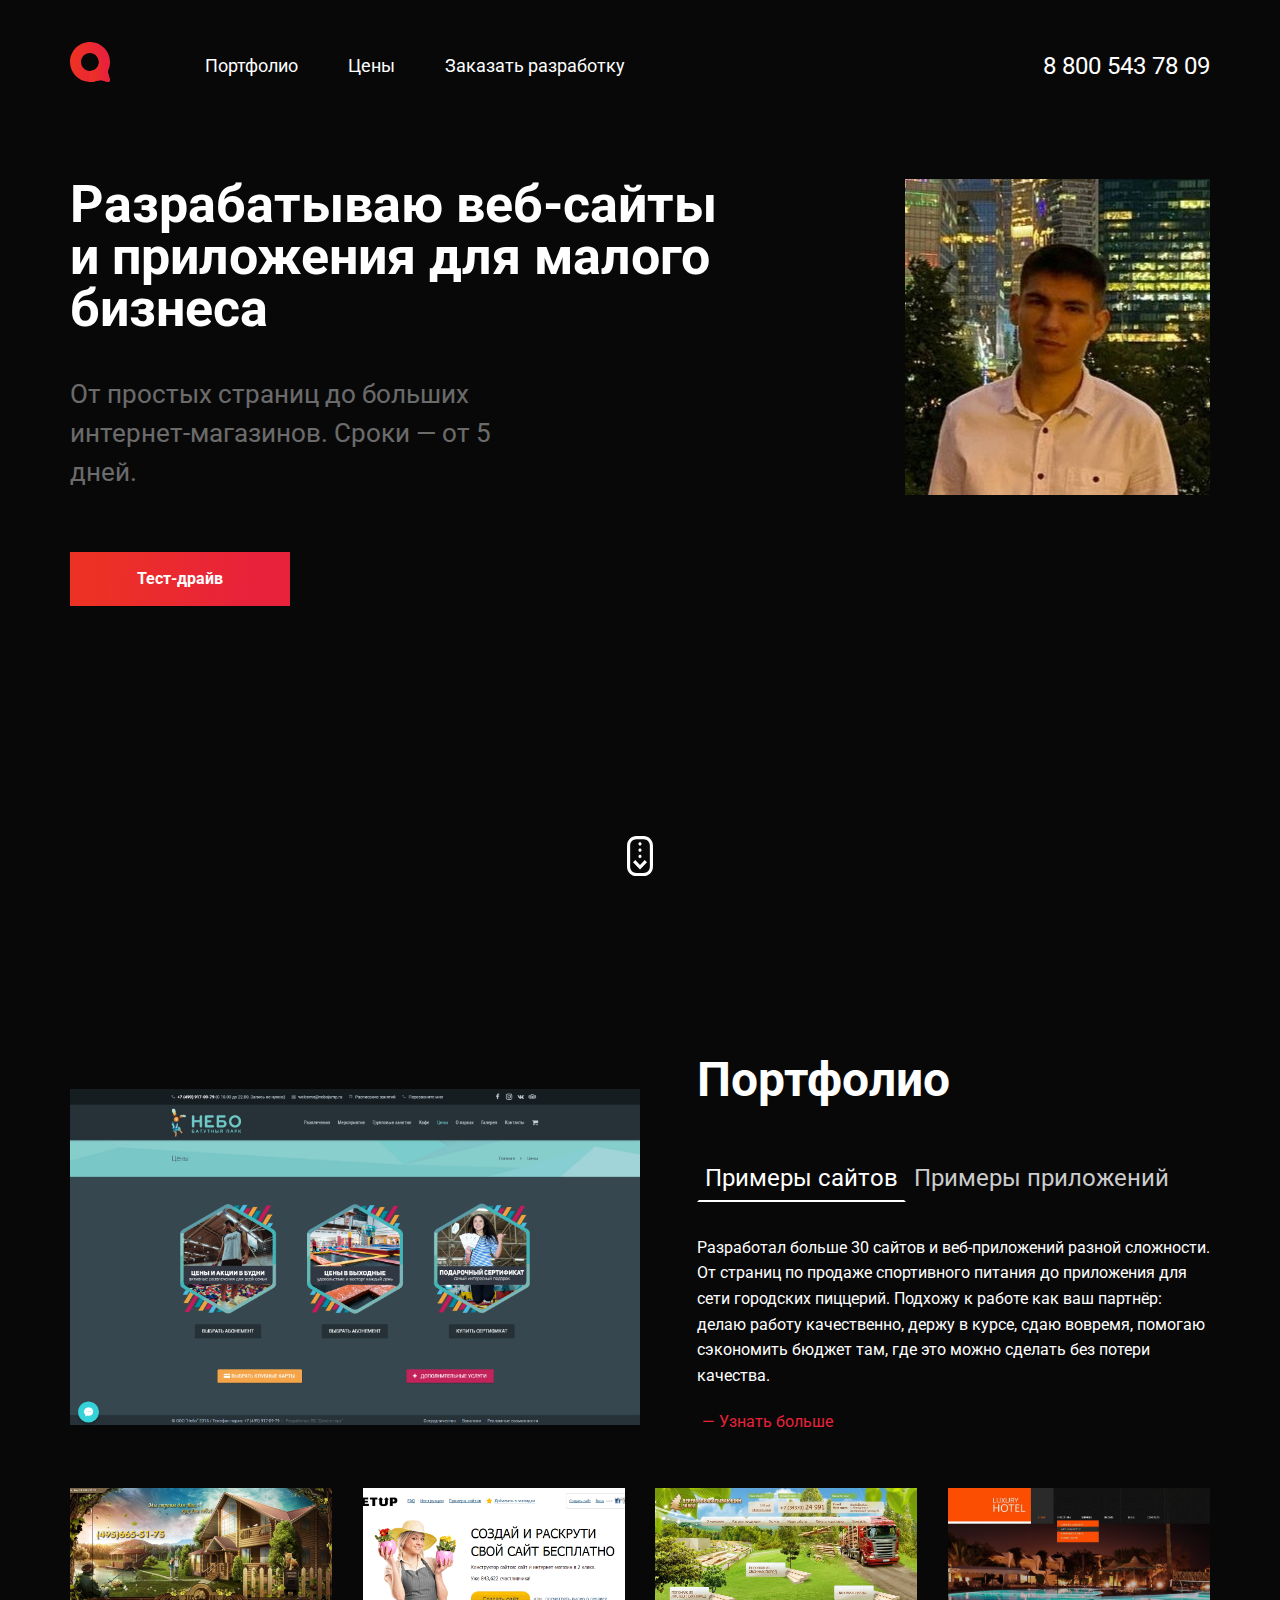
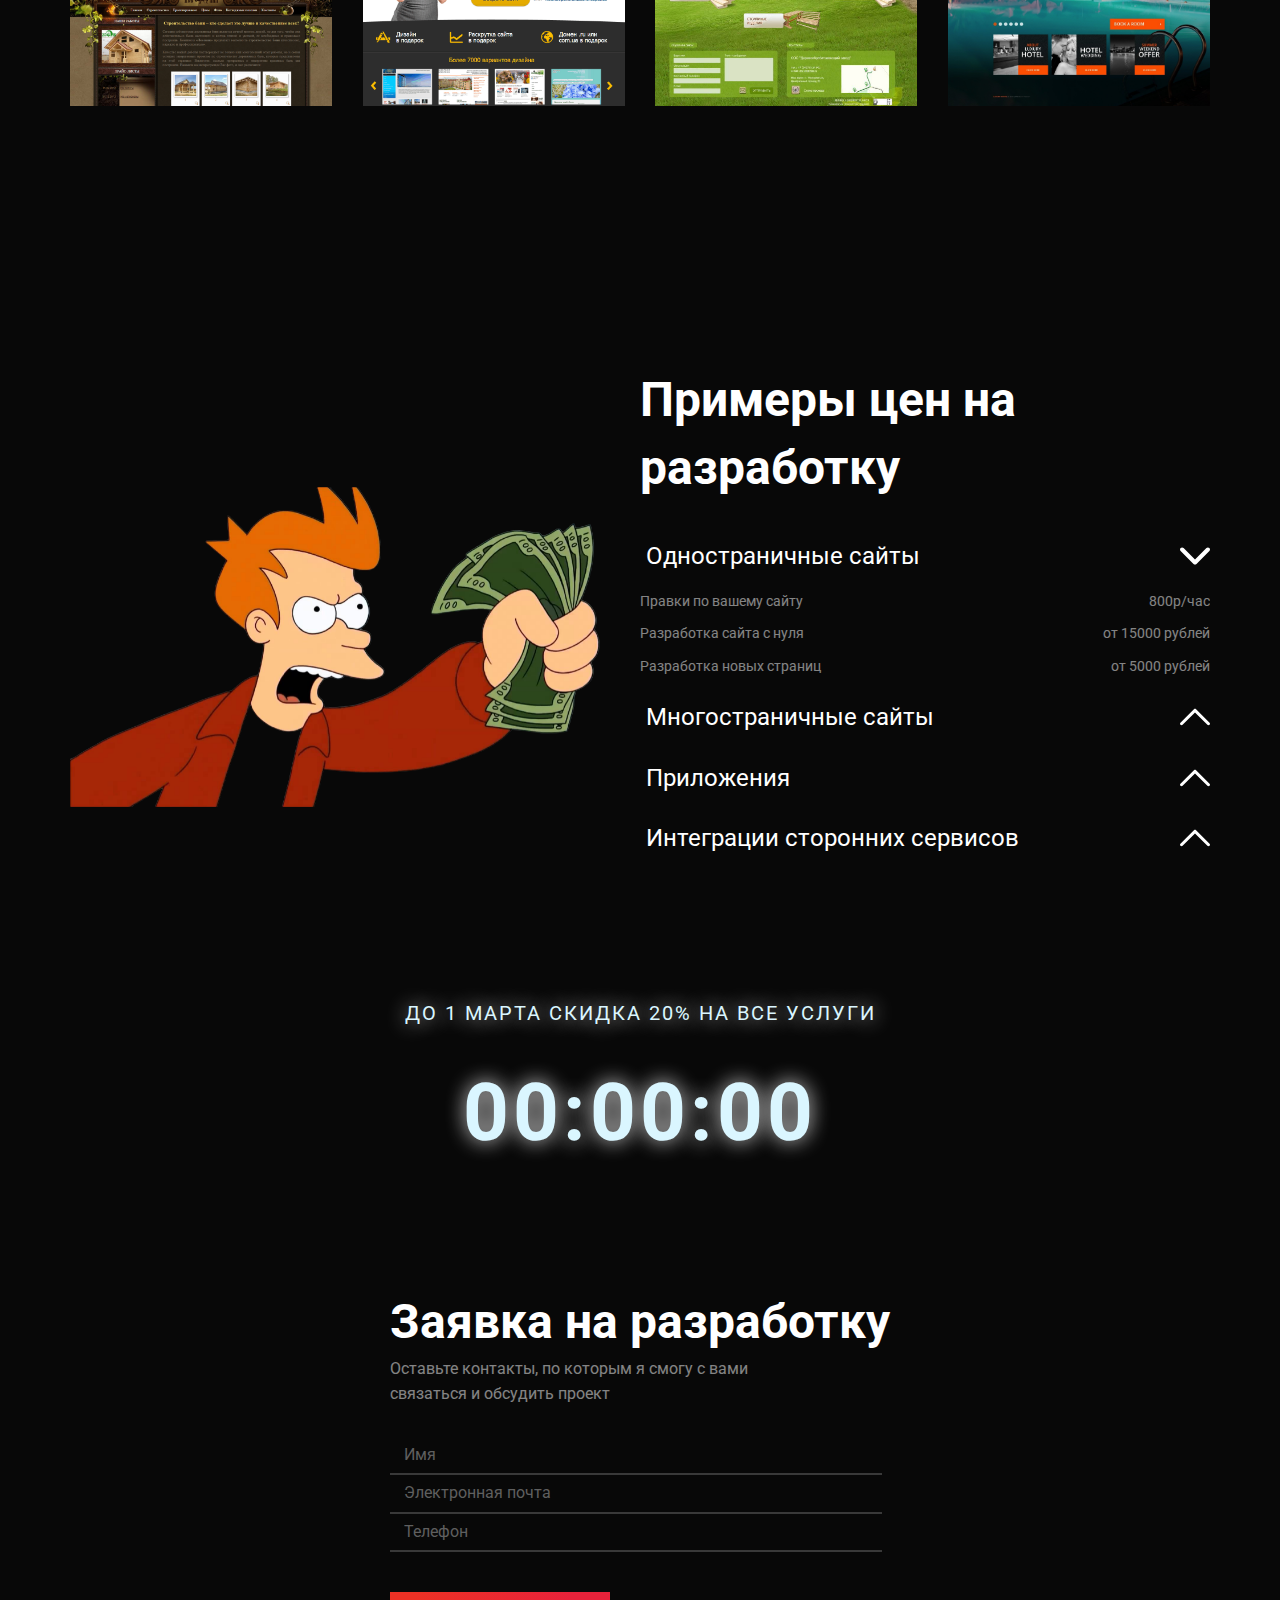
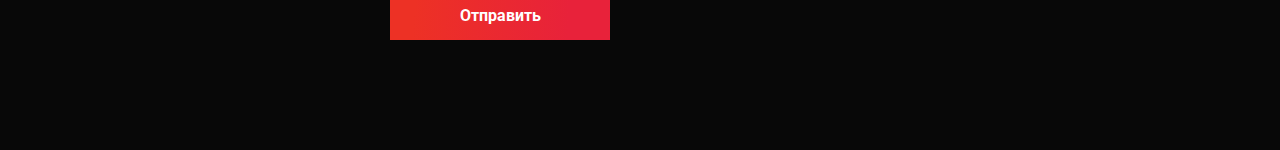
==== index.html @ 7a750b8f "Add files via upload" ====
<!DOCTYPE html>
<html lang="ru">

<head>
	<meta charset="UTF-8">
	<meta http-equiv="X-UA-Compatible" content="IE=edge">
	<meta name="viewport" content="width=device-width, initial-scale=1.0">
	<title>School project</title>
	<link rel="preconnect" href="https://fonts.gstatic.com">
	<link href="https://fonts.googleapis.com/css2?family=Roboto:wght@400;700&display=swap" rel="stylesheet">
	<link rel="stylesheet" href="./css/style.min.css">
	<script src="./js/tabs.js" defer></script>
	<script src="./js/modal.js" defer></script>
	<script src="./js/menu.js" defer></script>
	<script src="./js/acordeon.js" defer></script>
</head>

<body>
	<!-- header (start) -->
	<header class="header">
		<div class="container">
			<div class="header-wrapper">
				<div class="header-main">
					<a href="#main" class="logo header__logo">
						<img src="img/logo.svg" alt="Logo: A 200" class="logo__img">
					</a>
					<!-- /.logo -->
					<nav class="menu">
						<ul class="menu-list">
							<li class="menu-list__item">
								<a href="#design" class="menu-list__link">
									Портфолио</a>
							</li>
							<li class="menu-list__item">
								<a href="#feature" class="menu-list__link">
									Цены</a>
							</li>
							<li class="menu-list__item">
								<a href="#contacts" class="menu-list__link">
									Заказать разработку</a>
							</li>
						</ul>
					</nav>
					<!-- /.menu -->
				</div>
				<!-- /.header-main -->
				<a href="tel:88005437809" class="phone">
					8 800 543 78 09
				</a>
				<button class="humburger-menu" aria-label="Бургер меню">
				</button>
			</div>
			<!-- /.header-wrapper -->
		</div>
	</header>
	<!-- header (end) -->

	<!-- main (start) -->
	<section class="main" id="main">
		<div class="container">
			<div class="main-wrapper">
				<div class="offer">
					<div class="offer__text">
						<div>
							<h1 class="main__title">Разрабатываю веб-сайты и&nbsp;приложения для&nbsp;малого бизнеса
							</h1>
							<p class="main__descr">От простых страниц до больших интернет-магазинов. Сроки — от 5 дней.
							</p>

							<a href="#contacts" type="button" class="button main__button">
								Тест-драйв
							</a>
						</div>
						<img class="offer__photo" src="./img/photo.png" alt="Фото">
					</div>

					<a href="#design" class="main__scroll" aria-label="к следующему экрану"></a>

				</div>
			</div>
			<!-- /.main-wrapper -->
		</div>
	</section>
	<!-- main (end) -->

	<!-- design (start) -->
	<section class="section design" id="design">
		<div class="container">
			<div class="design-wrapper">
				<div class="design-block">
					<img src="img/example/image-1.png" alt="A 200" class="feature__img design-block__img"
						data-tabs-field="interior">
					<img src="img/example/image-2.png" alt="A 200" class="feature__img design-block__img hidden"
						data-tabs-field="body">
					<div class="design-text">
						<h2 class="section__title design__title">
							Портфолио&nbsp;</h2>
						<h2 class="section__title design__title hidden">
							Притягивает взгляды
						</h2>
						<ul class="design-list">
							<li>
								<button type="button" class="design-list__item design-list__item_active"
									data-tabs-handler="interior" data-some-attr="attr">Примеры сайтов</button>
							</li>
							<li>
								<button type="button" class="design-list__item" data-tabs-handler="body">Примеры
									приложений</button>
							</li>
						</ul>
						<!-- /.design-list -->
						<ul>
							<li class="design__descr" data-tabs-field="interior">
								<p class="design__description-text">
									Разработал больше 30 сайтов и веб-приложений разной сложности. От страниц по продаже
									спортивного питания до приложения для сети городских пиццерий. Подхожу к работе как
									ваш партнёр: делаю работу качественно, держу в курсе, сдаю вовремя, помогаю
									сэкономить бюджет там, где это можно сделать без потери качества.</p>
								<button class="more">
									— Узнать больше
								</button>
							</li>
							<li class="design__descr hidden" data-tabs-field="body">
								<p class="design__description-text">
									Благодаря длинной задней части, новый A-Class Sedan обладает еще лучшими
									аэродинамическими показателями, чем A-Class Hatchback (Cd от 0,25). С показателем
									0,22 новая модель седана сравнялась с мировым рекордом CLA Coupe. A-Class Sedan
									имеет самое низкое аэродинамическое сопротивление среди всех серийных автомобилей в
									мире.
								</p>
								<button class="more">
									— Узнать больше
								</button>
							</li>
						</ul>
					</div>
					<!-- /.design-text -->
				</div>
				<!-- /.design-block -->
				<ul>
					<li class="design-images" data-tabs-field="interior">
						<img src="img/design/image-1.png" alt="A 200" class="design__img">
						<img src="img/design/image-2.png" alt="A 200" class="design__img">
						<img src="img/design/image-3.jpg" alt="A 200" class="design__img">
						<img src="img/design/image-4.jpg" alt="A 200" class="design__img">
					</li>
					<li class="design-images hidden" data-tabs-field="body">
						<img src="img/design/image-5.png" alt="A 200" class="design__img">
						<img src="img/design/image-6.png" alt="A 200" class="design__img">
						<img src="img/design/image-7.png" alt="A 200" class="design__img">
						<img src="img/design/image-8.jpg" alt="A 200" class="design__img">
					</li>
				</ul>
			</div>
			<!-- /.design-wrapper -->
		</div>
	</section>
	<!-- design (end) -->

	<!-- feature (start) -->
	<section class="section feature" id="feature">
		<div class="container">
			<div class="feature-wrapper">
				<div class="feature-block">
					<h2 class="section__title feature__title">
						Примеры цен на разработку</h2>
					<ul class="feature-list">
						<li class="feature__item">
							<button type="button" class="feature__link feature__link_active">
								<div class="feature-item-wrap">
									<span class="feature-item__title">
										Одностраничные сайты
									</span>
								</div>
							</button>
							<!-- /.feature__link -->
							<ul class="feature-sub">
								<li class="feature-sub__item">
									<span class="feature-sub__name">
										Правки по вашему сайту
									</span>
									<span class="feature-sub__value">
										800р/час
									</span>
								</li>
								<li class="feature-sub__item">
									<span class="feature-sub__name">
										Разработка сайта с нуля
									</span>
									<span class="feature-sub__value">
										от 15000 рублей
									</span>
								</li>
								<li class="feature-sub__item">
									<span class="feature-sub__name">
										Разработка новых страниц</span>
									<span class="feature-sub__value">
										от 5000 рублей
									</span>
								</li>
							</ul>
							<!-- /.feature-list-sub -->
						</li>
						<li class="feature__item">
							<button type="button" class="feature__link">
								<div class="feature-item-wrap">
									<span class="feature-item__title">
										Многостраничные сайты
									</span>
								</div>
							</button>
							<ul class="feature-sub hidden">
								<li class="feature-sub__item">
									<span class="feature-sub__name">
										Сайт под ключ
									</span>
									<span class="feature-sub__value">
										от 30000 рублей
									</span>
								</li>
								<li class="feature-sub__item">
									<span class="feature-sub__name">
										Посадка готовой верстки на Wordpress
									</span>
									<span class="feature-sub__value">
										от 50000 рублей
									</span>
								</li>
								<li class="feature-sub__item">
									<span class="feature-sub__name">
										Доработка дизайна страниц
									</span>
									<span class="feature-sub__value">
										от 4000 рублей
									</span>
								</li>
							</ul>
						</li>
						<li class="feature__item">
							<button type="button" class="feature__link">
								<div class="feature-item-wrap">
									<span class="feature-item__title">
										Приложения
									</span>
								</div>
							</button>
							<ul class="feature-sub hidden">
								<li class="feature-sub__item">
									<span class="feature-sub__name">
										Разработка для iOS
									</span>
									<span class="feature-sub__value">
										от 60000 рублей
									</span>
								</li>
								<li class="feature-sub__item">
									<span class="feature-sub__name">
										Разработка для Android
									</span>
									<span class="feature-sub__value">
										от 45000 рублей
									</span>
								</li>
								<li class="feature-sub__item">
									<span class="feature-sub__name">
										Защита приложения
									</span>
									<span class="feature-sub__value">
										от 70000 рублей
									</span>
								</li>
							</ul>
						</li>
						<li class="feature__item">
							<button type="button" class="feature__link">
								<div class="feature-item-wrap">
									<span class="feature-item__title">
										Интеграции сторонних сервисов
									</span>
								</div>
							</button>
							<ul class="feature-sub hidden">
								<li class="feature-sub__item">
									<span class="feature-sub__name">
										Подключение метрики
									</span>
									<span class="feature-sub__value">
										от 1000 рублей
									</span>
								</li>
								<li class="feature-sub__item">
									<span class="feature-sub__name">
										Подключение textolite
									</span>
									<span class="feature-sub__value">
										от 1000 рублей
									</span>
								</li>
								<li class="feature-sub__item">
									<span class="feature-sub__name">
										Подключение чат-бота
									</span>
									<span class="feature-sub__value">
										от 3000 рублей
									</span>
								</li>
							</ul>
						</li>
					</ul>
					<!-- /.feature-list -->
				</div>
				<!-- /.feature-block -->
			</div>
			<!-- /.feature-wrapper -->
		</div>
	</section>
	<!-- feature (end) -->

	<!-- /.timer start-->
	<div class="timer">
		<p class="timer__text">до 1 марта скидка 20% на все услуги</p>
		<p class="timer__time">00:00:00</p>
	</div>
	<!-- /.timer -->

	<!-- contacts (start) -->
	<section class="section contacts" id="contacts">
		<div class="container">
			<div class="contacts-wrapper">
				<div class="contacts-form">
					<h2 class="section__title">
						Заявка на разработку</h2>
					<p class="contacts__descr">
						Оставьте контакты, по которым я смогу с вами связаться и обсудить проект</p>
					<form class="form form-test-drive" method="POST">
						<input type="text" class="input" name="name" placeholder="Имя">
						<input type="mail" class="input" name="mail" placeholder="Электронная почта">
						<input type="text" class="input" name="phone" placeholder="Телефон">
						<button type="submit" class="button form__button">
							Отправить
						</button>
					</form>
				</div>
				<!-- /.contacts-form -->
			</div>
			<!-- /.contacts-wrapper -->
		</div>
	</section>
	<!-- contacts (end) -->

	<!-- modal (start) -->
	<div class="modal hidden">
		<div class="overlay"></div>
		<div class="modal-wrapper">
			<h2 class="section__title modal__title">
				Консультация по вашему сайту
			</h2>
			<p class="modal__descr">
				Оставьте адрес электронной почты, по которому с вами можно связаться
			</p>
			<button type="button" class="modal__close" aria-label="закрыть модальное окно">
			</button>
			<form class="form modal__form" method="POST">
				<input type="text" name="name" class="input modal__input" placeholder="Имя">
				<input type="mail" name="mail" class="input modal__input" placeholder="Электронная почта">
				<div class="modal-buttons">
					<button type="submit" class="button modal__button">
						Оставить заявку
					</button>
				</div>
			</form>
			<!-- /.form modal__form -->
		</div>
	</div>
	<!-- modal (end) -->
</body>

</html>
---- css/style.min.css ----
/*! normalize.css v8.0.1 | MIT License | github.com/necolas/normalize.css */input:-webkit-autofill{-webkit-box-shadow:inset 0px 0px 0px 50px #080808 !important;-webkit-text-fill-color:white !important;color:white !important;background-color:#080808 !important}html{line-height:1.15;-webkit-text-size-adjust:100%}body{margin:0}main{display:block}h1{font-size:2em;margin:0.67em 0}hr{-webkit-box-sizing:content-box;box-sizing:content-box;height:0;overflow:visible}pre{font-family:monospace,monospace;font-size:1em}a{background-color:transparent}abbr[title]{border-bottom:none;text-decoration:underline;-webkit-text-decoration:underline dotted;text-decoration:underline dotted}b,strong{font-weight:bolder}code,kbd,samp{font-family:monospace,monospace;font-size:1em}small{font-size:80%}sub,sup{font-size:75%;line-height:0;position:relative;vertical-align:baseline}sub{bottom:-0.25em}sup{top:-0.5em}img{border-style:none}button,input,optgroup,select,textarea{font-family:inherit;font-size:100%;line-height:1.15;margin:0}button,input{overflow:visible}button,select{text-transform:none}button,[type="button"],[type="reset"],[type="submit"]{-webkit-appearance:button}button::-moz-focus-inner,[type="button"]::-moz-focus-inner,[type="reset"]::-moz-focus-inner,[type="submit"]::-moz-focus-inner{border-style:none;padding:0}button:-moz-focusring,[type="button"]:-moz-focusring,[type="reset"]:-moz-focusring,[type="submit"]:-moz-focusring{outline:1px dotted ButtonText}fieldset{padding:0.35em 0.75em 0.625em}legend{-webkit-box-sizing:border-box;box-sizing:border-box;color:inherit;display:table;max-width:100%;padding:0;white-space:normal}progress{vertical-align:baseline}textarea{overflow:auto}[type="checkbox"],[type="radio"]{-webkit-box-sizing:border-box;box-sizing:border-box;padding:0}[type="number"]::-webkit-inner-spin-button,[type="number"]::-webkit-outer-spin-button{height:auto}[type="search"]{-webkit-appearance:textfield;outline-offset:-2px}[type="search"]::-webkit-search-decoration{-webkit-appearance:none}::-webkit-file-upload-button{-webkit-appearance:button;font:inherit}details{display:block}summary{display:list-item}template{display:none}[hidden]{display:none}*{-webkit-box-sizing:border-box;box-sizing:border-box}body{color:#fff;background-color:#080808;background-size:cover;font-family:'Roboto', sans-serif;line-height:1.5}button{cursor:pointer}section{padding:30px 0}.container{max-width:1620px;margin:auto}ul{list-style:none;margin:0;padding:0}li{margin:0;padding:0}a{text-decoration:none}.hidden{display:none !important}.button{display:block;background:linear-gradient(93.53deg, #ED3125 11.43%, #E8223A 80.79%);border:none;padding:15px;font-weight:bold;font-size:16px;color:#fff;text-align:center}.button:focus{outline:none}.section__title{margin:0;font-weight:bold;font-size:48px;line-height:1.4}.input{display:block;border:none;background-color:transparent;padding-left:14px;padding-bottom:9px;border-bottom:2px solid rgba(255,255,255,0.25);color:#fff;opacity:0.8;margin-bottom:0;padding-top:10px;margin-top:-1px;width:100%}.input:focus{outline:none}.header{margin-bottom:114px}.header-wrapper{display:-webkit-box;display:-ms-flexbox;display:flex;-webkit-box-align:center;-ms-flex-align:center;align-items:center;-webkit-box-pack:justify;-ms-flex-pack:justify;justify-content:space-between;padding-top:42px}.header-main{display:-webkit-box;display:-ms-flexbox;display:flex;-webkit-box-align:center;-ms-flex-align:center;align-items:center}.header__logo{display:block;margin-right:95px}.menu-list{display:-webkit-box;display:-ms-flexbox;display:flex}.menu-list__item{margin-right:50px}.menu-list__link{color:#fff;font-size:18px}.phone{font-size:24px;color:#fff}.humburger-menu{display:none;background-image:url("data:image/svg+xml,%3Csvg id='Layer_1' fill='%23ffffff' enable-background='new 0 0 512 512' height='512' viewBox='0 0 512 512' width='512' xmlns='http://www.w3.org/2000/svg'%3E%3Cpath d='m464.883 64.267h-417.766c-25.98 0-47.117 21.136-47.117 47.149 0 25.98 21.137 47.117 47.117 47.117h417.766c25.98 0 47.117-21.137 47.117-47.117 0-26.013-21.137-47.149-47.117-47.149z'/%3E%3Cpath d='m464.883 208.867h-417.766c-25.98 0-47.117 21.136-47.117 47.149 0 25.98 21.137 47.117 47.117 47.117h417.766c25.98 0 47.117-21.137 47.117-47.117 0-26.013-21.137-47.149-47.117-47.149z'/%3E%3Cpath d='m464.883 353.467h-417.766c-25.98 0-47.117 21.137-47.117 47.149 0 25.98 21.137 47.117 47.117 47.117h417.766c25.98 0 47.117-21.137 47.117-47.117 0-26.012-21.137-47.149-47.117-47.149z'/%3E%3C/svg%3E");background-color:transparent;background-size:contain;width:30px;height:30px;border:none;-webkit-transition:background-image 0.5s;transition:background-image 0.5s}.humburger-menu-active{background-image:url("data:image/svg+xml,%3C%3Fxml version='1.0' encoding='iso-8859-1'%3F%3E%3C!-- Generator: Adobe Illustrator 16.0.0, SVG Export Plug-In .SVG Version: 6.00 Build 0) --%3E%3C!DOCTYPE svg PUBLIC '-//W3C//DTD SVG 1.1//EN' 'http://www.w3.org/Graphics/SVG/1.1/DTD/svg11.dtd'%3E%3Csvg version='1.1' fill='%23ffffff' id='Capa_1' xmlns='http://www.w3.org/2000/svg' xmlns:xlink='http://www.w3.org/1999/xlink' x='0px' y='0px' width='348.333px' height='348.334px' viewBox='0 0 348.333 348.334' style='enable-background:new 0 0 348.333 348.334;' xml:space='preserve'%3E%3Cg%3E%3Cpath d='M336.559,68.611L231.016,174.165l105.543,105.549c15.699,15.705,15.699,41.145,0,56.85 c-7.844,7.844-18.128,11.769-28.407,11.769c-10.296,0-20.581-3.919-28.419-11.769L174.167,231.003L68.609,336.563 c-7.843,7.844-18.128,11.769-28.416,11.769c-10.285,0-20.563-3.919-28.413-11.769c-15.699-15.698-15.699-41.139,0-56.85 l105.54-105.549L11.774,68.611c-15.699-15.699-15.699-41.145,0-56.844c15.696-15.687,41.127-15.687,56.829,0l105.563,105.554 L279.721,11.767c15.705-15.687,41.139-15.687,56.832,0C352.258,27.466,352.258,52.912,336.559,68.611z'/%3E%3C/g%3E%3Cg%3E%3C/g%3E%3Cg%3E%3C/g%3E%3Cg%3E%3C/g%3E%3Cg%3E%3C/g%3E%3Cg%3E%3C/g%3E%3Cg%3E%3C/g%3E%3Cg%3E%3C/g%3E%3Cg%3E%3C/g%3E%3Cg%3E%3C/g%3E%3Cg%3E%3C/g%3E%3Cg%3E%3C/g%3E%3Cg%3E%3C/g%3E%3Cg%3E%3C/g%3E%3Cg%3E%3C/g%3E%3Cg%3E%3C/g%3E%3C/svg%3E%0A")}.main-wrapper{display:-webkit-box;display:-ms-flexbox;display:flex;-webkit-box-pack:justify;-ms-flex-pack:justify;justify-content:space-between;padding-bottom:160px}.main__title{margin:0;font-weight:bold;text-align:left;font-size:85px;line-height:1;margin-bottom:40px}.main__descr{margin:0 0 45px 0;max-width:480px;font-size:28px;opacity:0.4}.main__button{margin-bottom:40px;max-width:220px;display:block}.main__scroll{display:block;margin:0 auto;background-image:url("../img/icon/scroll.svg");background-size:contain;background-repeat:no-repeat;background-position:center;width:40px;height:60px}.main__scroll:focus{outline:none}.play{display:block;background-image:url("../img/icon/play.svg");background-size:contain;background-repeat:no-repeat;padding-left:30px;border:none;color:#E8223A}.play:focus{outline:none}.play__icon{margin-right:13px}.offer__text{display:-webkit-box;display:-ms-flexbox;display:flex;-webkit-box-align:start;-ms-flex-align:start;align-items:flex-start;-webkit-box-pack:justify;-ms-flex-pack:justify;justify-content:space-between;margin-bottom:80px}.offer__photo{width:30%}.design-wrapper{padding-bottom:200px}.design-text{width:45%}.design-block{display:-webkit-box;display:-ms-flexbox;display:flex;-webkit-box-pack:justify;-ms-flex-pack:justify;justify-content:space-between;margin-bottom:60px}.design__title{margin-bottom:49px}.design-list{display:-webkit-box;display:-ms-flexbox;display:flex;margin-bottom:33px}.design-list__item{font-size:24px;color:#ccc;padding-bottom:7px;background-color:transparent;border-color:transparent}.design-list__item+.design-list__item{margin-left:50px}.design-list__item_active{color:#fff;border-bottom:2px solid #fff}.design__descr{margin:0 0 28px 0;font-size:16px;line-height:1.6}.design-images{display:-webkit-box;display:-ms-flexbox;display:flex;-webkit-box-pack:justify;-ms-flex-pack:justify;justify-content:space-between}.design__img{display:block;width:23%;-o-object-fit:cover;object-fit:cover}.more{color:#E8223A;font-size:16px;padding:5px;line-height:1.6;background-color:transparent;border:none}.feature-wrapper{display:-webkit-box;display:-ms-flexbox;display:flex;-webkit-box-pack:justify;-ms-flex-pack:justify;justify-content:space-between;background-image:url(../img/money.png);background-position:left;background-repeat:no-repeat;background-size:50%;padding-left:50%;min-height:550px}.feature__img{width:50%;-o-object-fit:contain;object-fit:contain}.feature__title{margin-bottom:74px}.feature-list{max-width:571px}.feature__link{color:#fff;background-color:transparent;border:none;width:100%;background-image:url("data:image/svg+xml,%3C%3Fxml version='1.0' encoding='iso-8859-1'%3F%3E%3C!-- Generator: Adobe Illustrator 19.0.0, SVG Export Plug-In .SVG Version: 6.00 Build 0) --%3E%3Csvg version='1.1' fill='%23ffffff' id='Capa_1' xmlns='http://www.w3.org/2000/svg' xmlns:xlink='http://www.w3.org/1999/xlink' x='0px' y='0px' viewBox='0 0 240.835 240.835' style='enable-background:new 0 0 240.835 240.835;' xml:space='preserve'%3E%3Cg%3E%3Cpath id='Expand_Less' d='M129.007,57.819c-4.68-4.68-12.499-4.68-17.191,0L3.555,165.803c-4.74,4.74-4.74,12.427,0,17.155 c4.74,4.74,12.439,4.74,17.179,0l99.683-99.406l99.671,99.418c4.752,4.74,12.439,4.74,17.191,0c4.74-4.74,4.74-12.427,0-17.155 L129.007,57.819z'/%3E%3Cg%3E%3C/g%3E%3Cg%3E%3C/g%3E%3Cg%3E%3C/g%3E%3Cg%3E%3C/g%3E%3Cg%3E%3C/g%3E%3Cg%3E%3C/g%3E%3C/g%3E%3Cg%3E%3C/g%3E%3Cg%3E%3C/g%3E%3Cg%3E%3C/g%3E%3Cg%3E%3C/g%3E%3Cg%3E%3C/g%3E%3Cg%3E%3C/g%3E%3Cg%3E%3C/g%3E%3Cg%3E%3C/g%3E%3Cg%3E%3C/g%3E%3Cg%3E%3C/g%3E%3Cg%3E%3C/g%3E%3Cg%3E%3C/g%3E%3Cg%3E%3C/g%3E%3Cg%3E%3C/g%3E%3Cg%3E%3C/g%3E%3C/svg%3E%0A");background-repeat:no-repeat;background-size:contain;background-position:right;outline:none;background-size:30px}.feature__link_active{margin-bottom:14px;background-image:url("data:image/svg+xml,%3C%3Fxml version='1.0' encoding='iso-8859-1'%3F%3E%3C!-- Generator: Adobe Illustrator 16.0.0, SVG Export Plug-In .SVG Version: 6.00 Build 0) --%3E%3C!DOCTYPE svg PUBLIC '-//W3C//DTD SVG 1.1//EN' 'http://www.w3.org/Graphics/SVG/1.1/DTD/svg11.dtd'%3E%3Csvg version='1.1' id='Capa_1' fill='%23ffffff' xmlns='http://www.w3.org/2000/svg' xmlns:xlink='http://www.w3.org/1999/xlink' x='0px' y='0px' width='451.847px' height='451.847px' viewBox='0 0 451.847 451.847' style='enable-background:new 0 0 451.847 451.847;' xml:space='preserve'%3E%3Cg%3E%3Cpath d='M225.923,354.706c-8.098,0-16.195-3.092-22.369-9.263L9.27,151.157c-12.359-12.359-12.359-32.397,0-44.751 c12.354-12.354,32.388-12.354,44.748,0l171.905,171.915l171.906-171.909c12.359-12.354,32.391-12.354,44.744,0 c12.365,12.354,12.365,32.392,0,44.751L248.292,345.449C242.115,351.621,234.018,354.706,225.923,354.706z'/%3E%3C/g%3E%3Cg%3E%3C/g%3E%3Cg%3E%3C/g%3E%3Cg%3E%3C/g%3E%3Cg%3E%3C/g%3E%3Cg%3E%3C/g%3E%3Cg%3E%3C/g%3E%3Cg%3E%3C/g%3E%3Cg%3E%3C/g%3E%3Cg%3E%3C/g%3E%3Cg%3E%3C/g%3E%3Cg%3E%3C/g%3E%3Cg%3E%3C/g%3E%3Cg%3E%3C/g%3E%3Cg%3E%3C/g%3E%3Cg%3E%3C/g%3E%3C/svg%3E%0A")}.feature__item{margin-bottom:20px}.feature-item-wrap{display:-webkit-box;display:-ms-flexbox;display:flex;-webkit-box-pack:justify;-ms-flex-pack:justify;justify-content:space-between;-webkit-box-align:center;-ms-flex-align:center;align-items:center}.feature-item__title{font-size:24px;line-height:1.6}.feature-sub__item{display:-webkit-box;display:-ms-flexbox;display:flex;-webkit-box-pack:justify;-ms-flex-pack:justify;justify-content:space-between;opacity:0.5;font-size:14px;line-height:1.6;margin-bottom:10px}.contacts-wrapper{display:-webkit-box;display:-ms-flexbox;display:flex;-webkit-box-pack:center;-ms-flex-pack:center;justify-content:center;-webkit-box-align:center;-ms-flex-align:center;align-items:center}.contacts__descr{margin:0 0 30px 0;font-size:16px;line-height:1.6;opacity:0.5;max-width:411px}.form{max-width:492px;background-color:#080808}.form__button{margin-top:40px;min-width:220px}.modal{position:fixed;top:0;left:0;right:0;bottom:0}.modal-wrapper{position:fixed;top:50%;left:50%;z-index:9;max-width:592px;width:100%;height:545px;max-height:100%;-webkit-transform:translate(-50%, -50%);transform:translate(-50%, -50%);background-color:#080808;padding:71px 57px;border:1px solid #fff}.modal__title{margin-bottom:23px}.modal__descr{margin:0 0 30px 0}.modal-buttons{display:-webkit-box;display:-ms-flexbox;display:flex;margin-top:30px}.modal__button{margin-right:48px}.modal__close{position:absolute;display:block;width:30px;height:30px;top:15px;right:15px;border:none;background-color:transparent;background-image:url("../img/icon/close.svg");background-repeat:no-repeat;background-position:center;background-size:contain}.modal__close:focus{outline:none}.close{font-weight:bold;font-size:16px;line-height:1.5;color:#fff;border:none;background-color:transparent}.close:focus{outline:none}.overlay{position:absolute;top:0;left:0;right:0;bottom:0;background:rgba(0,0,0,0.5);width:100%;height:100%;z-index:2}.timer{color:#ffffff;text-align:center;color:#daf6ff;text-shadow:0 0 20px #e4e4e4,0 0 20px rgba(2,120,160,0)}.timer__time{letter-spacing:0.05em;font-size:80px;font-weight:bold;padding:5px 0;margin-top:0}.timer__text{letter-spacing:0.1em;font-size:20px;padding:20px 0 0;text-transform:uppercase}@media (max-width: 1720px){.container{max-width:1400px}.main-wrapper{background-size:65%}.design-block__img{width:50%;min-width:50%}}@media (max-width: 1470px){.container{max-width:1140px}.header{margin-bottom:60px}.main-wrapper{background-position:90% 25%;background-size:600px;padding-bottom:100px}.main__title{font-size:52px}.main__descr{font-size:26px;margin-bottom:60px}.main__img{right:-10%;width:800px}.main__button{margin-bottom:140px}.design-block{margin-bottom:20px}.design-block__img{width:50%}.feature-wrapper{padding-bottom:50px}.feature__title{margin-bottom:35px}}@media (max-width: 1400px){.contacts-wrapper{padding-bottom:80px}}@media (max-width: 1199px){.container{max-width:960px}.header{margin-bottom:0}.main-wrapper{-webkit-box-orient:vertical;-webkit-box-direction:reverse;-ms-flex-direction:column-reverse;flex-direction:column-reverse;-webkit-box-align:center;-ms-flex-align:center;align-items:center;background-position:50% 10%;background-size:contain}.main__scroll{display:none}.main__button{margin-bottom:0}.main__title{line-height:1.4}.main__descr{text-align:left;margin-top:40px}.design-block{-webkit-box-orient:vertical;-webkit-box-direction:normal;-ms-flex-direction:column;flex-direction:column;-webkit-box-align:center;-ms-flex-align:center;align-items:center}.design-text{max-width:610px;width:100%}.design-images{-ms-flex-wrap:wrap;flex-wrap:wrap}.design__img{width:48%;margin-bottom:20px}.feature-wrapper{-webkit-box-pack:center;-ms-flex-pack:center;justify-content:center;padding-bottom:0}.feature__img{display:none}.contacts-wrapper{-webkit-box-orient:vertical;-webkit-box-direction:reverse;-ms-flex-direction:column-reverse;flex-direction:column-reverse}}@media (max-width: 991px){.container{max-width:720px}.main__title{font-size:52px;text-align:center;margin-bottom:30px;width:100%}.main__descr{max-width:100%;text-align:center;margin:20px auto}.main a{margin:0 auto}.offer__text{-webkit-box-orient:vertical;-webkit-box-direction:reverse;-ms-flex-direction:column-reverse;flex-direction:column-reverse;-webkit-box-align:center;-ms-flex-align:center;align-items:center;width:100%}.section__title{font-size:42px}.header__logo{margin-right:35px}.menu-list__item{margin-right:20px}.menu-list__link{font-size:16px}.phone{font-size:20px}.design-wrapper{padding-bottom:100px}.design__title{margin-bottom:30px}.design-list__item{font-size:22px}}@media (max-width: 767px){.container{max-width:540px}.header-wrapper{position:relative;padding-top:25px;background-position:50% 5%;background-size:contain}.header__logo{margin-right:0}.menu{position:absolute;right:30px;top:-300px;background-color:#000;z-index:666;padding:50px 20px 20px;border-radius:15px;-webkit-transition:top 0.5s;transition:top 0.5s}.menu-list{-webkit-box-orient:vertical;-webkit-box-direction:normal;-ms-flex-direction:column;flex-direction:column}.menu-list__item{margin-bottom:22px}.menu-active{top:0}.humburger-menu{display:block}.main__title{font-size:45px}.main__descr{font-size:24px;margin-bottom:50px}.feature-wrapper{padding-left:0;background-position-x:0;background-position-y:120px;background-size:contain}.feature__title{margin-bottom:400px}.modal-wrapper{padding:30px 40px}}@media (max-width: 576px){.container{width:95%}.header{margin-bottom:35px}.main__title{font-size:35px}.main__descr{font-size:20px}.feature__title{margin-bottom:300px}}@media (max-width: 480px){.section__title{font-size:36px}.design-list{margin-bottom:20px}.design__img{width:100%}.design__descr{font-size:14px;margin-bottom:20px}.more{font-size:14px}}@media (max-width: 400px){.section__title{font-size:29px}.design__title{margin-bottom:20px}.design-list{-webkit-box-align:center;-ms-flex-align:center;align-items:center}.design-list__item{font-size:20px}.design-list__item+.design-list__item{margin-left:20px;font-size:18px}.design__descr{font-size:12px}.timer__time{font-size:40px}}
/*# sourceMappingURL=style.min.css.map */
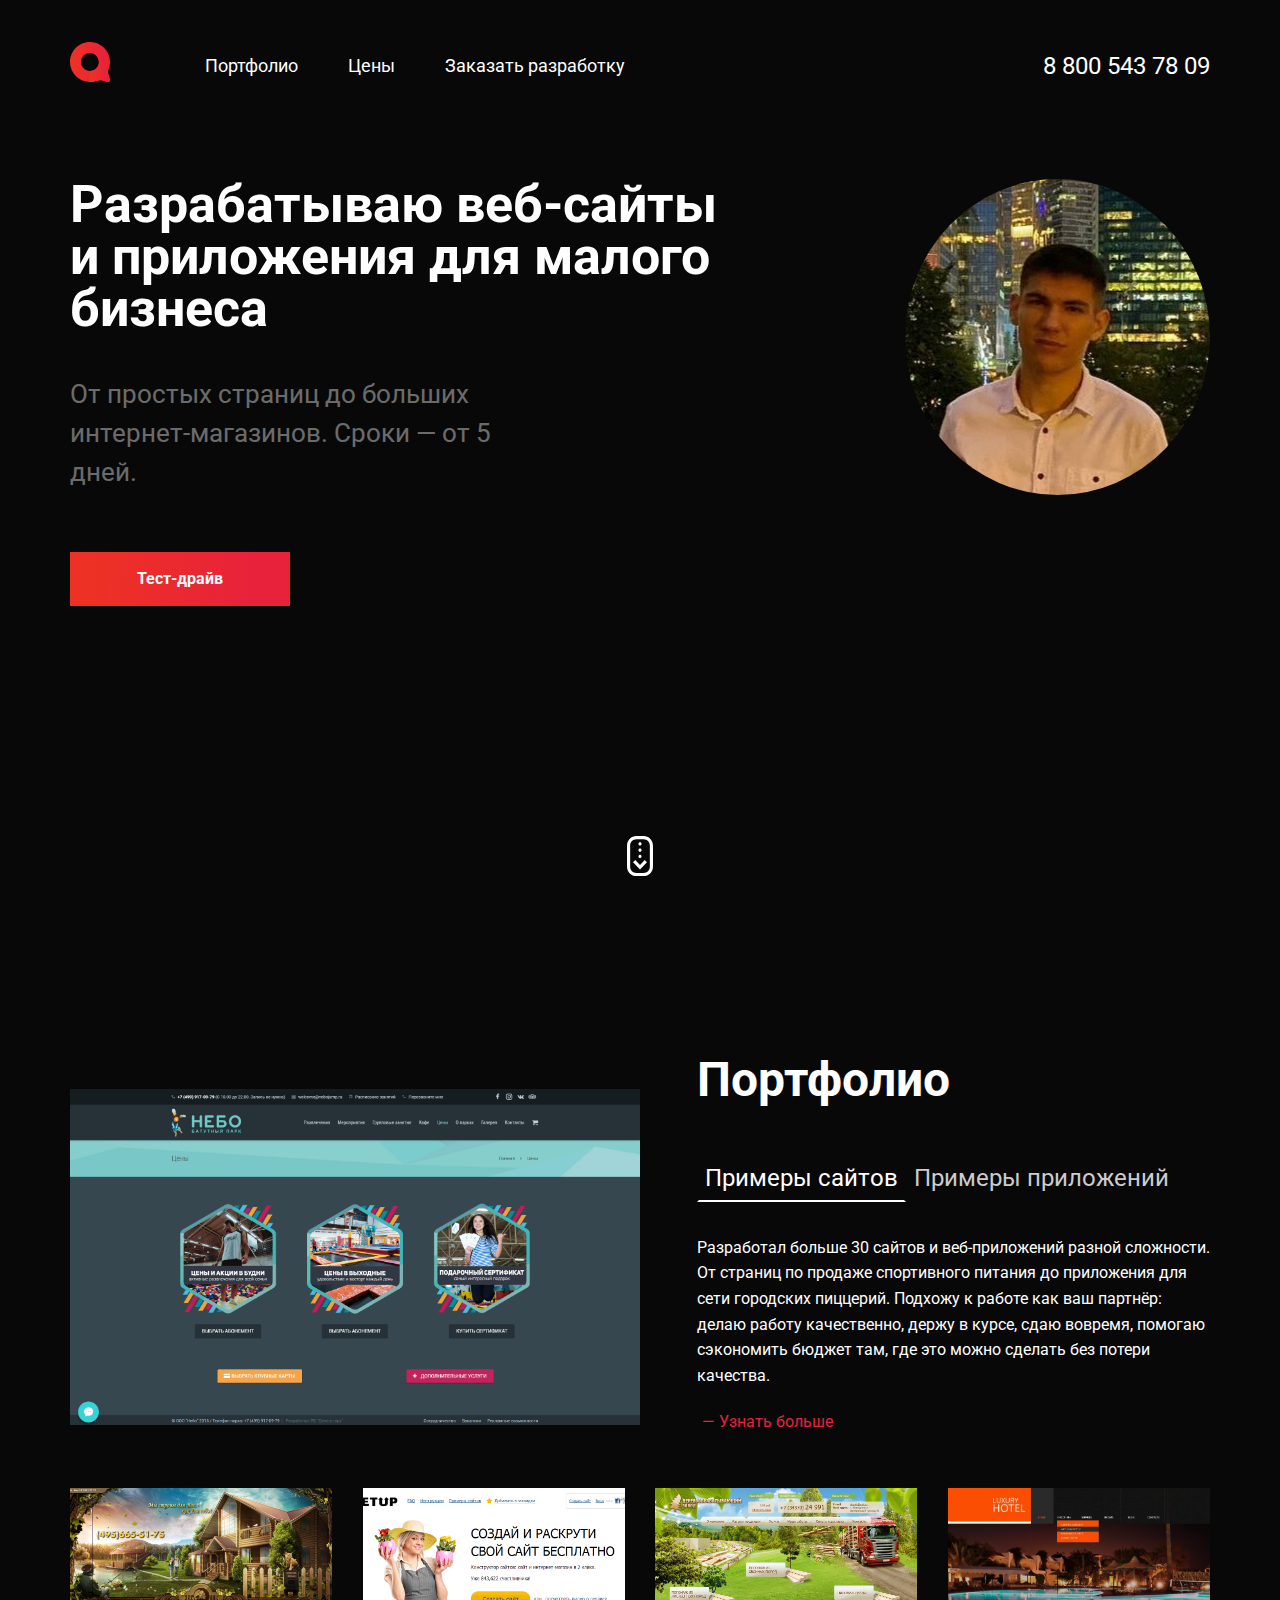
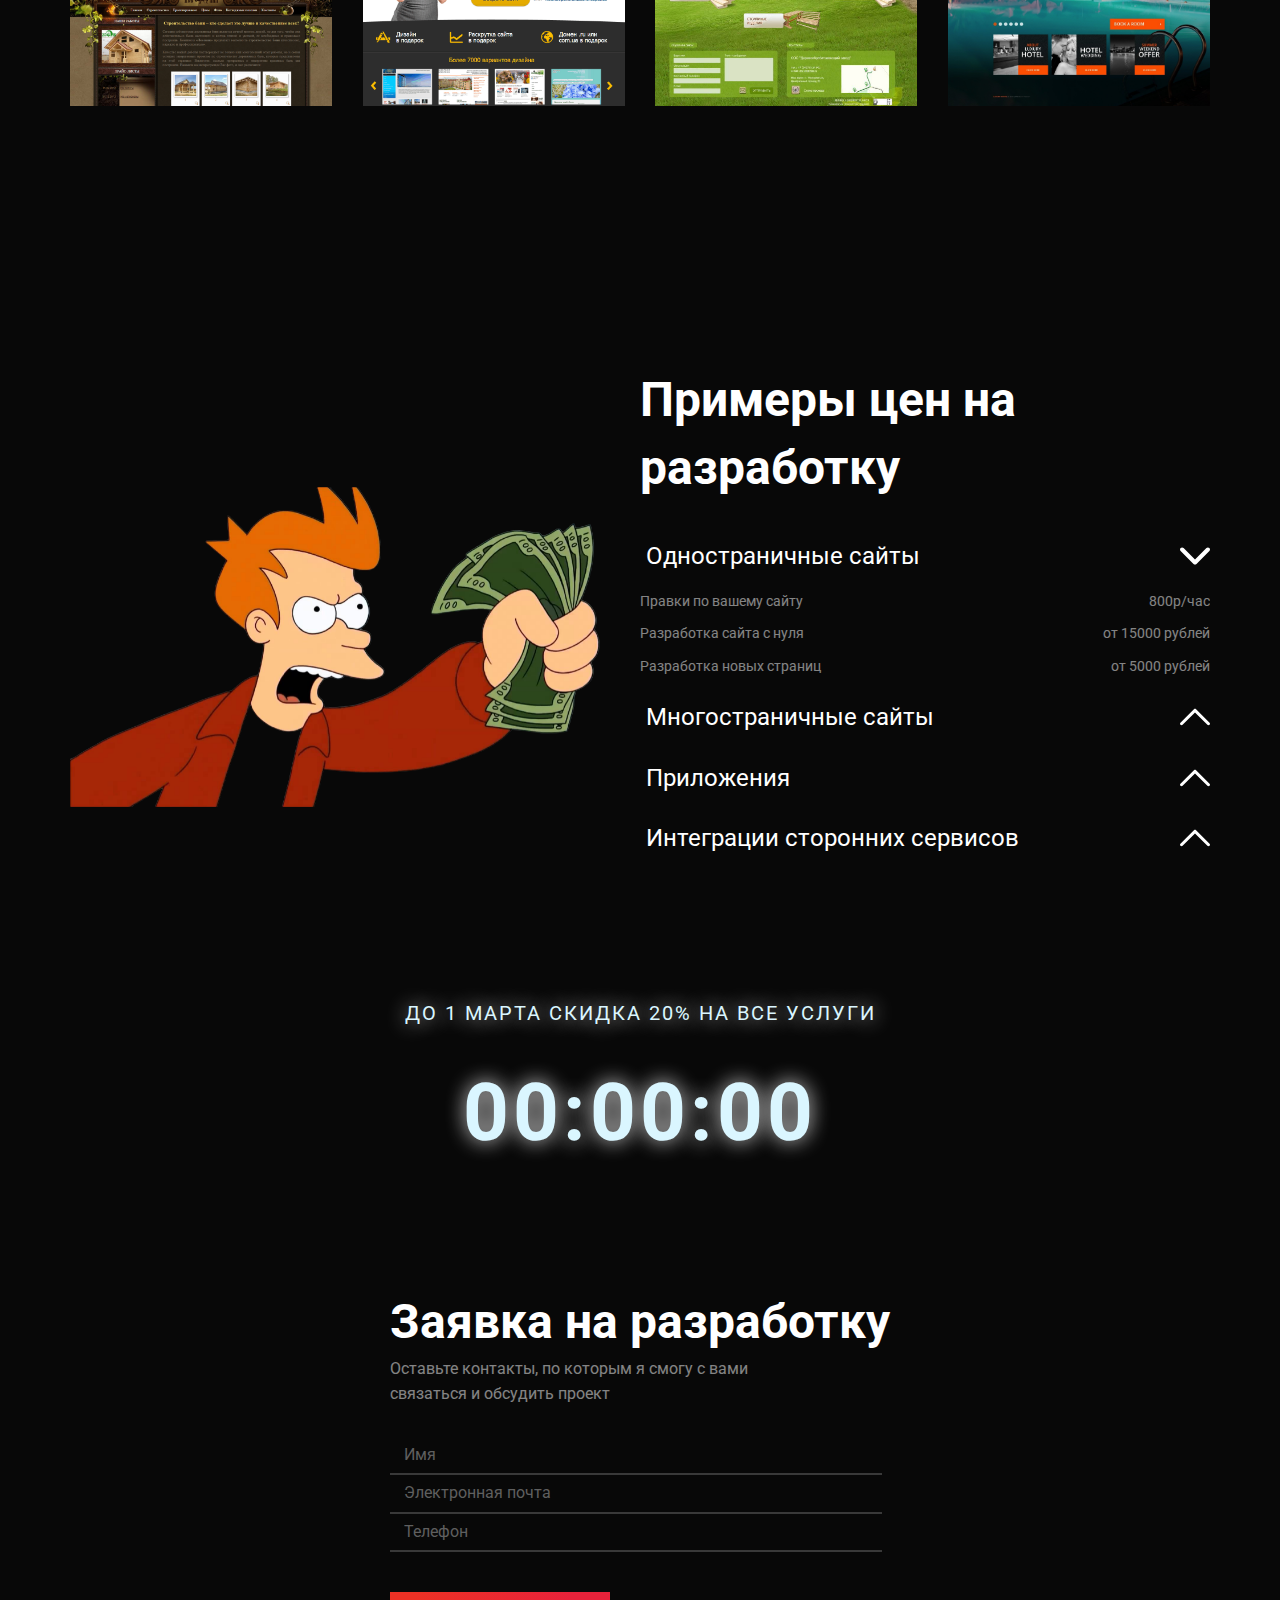
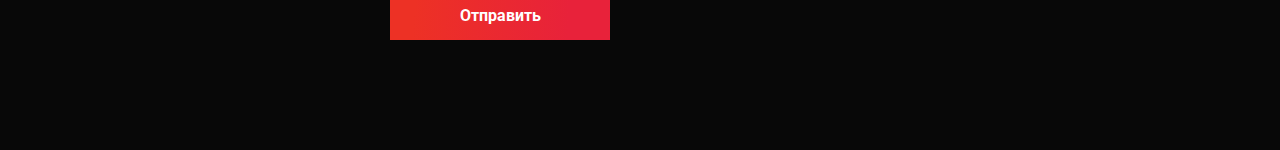
==== commit f7415273: "Add files via upload" ====
--- a/index.html
+++ b/index.html
@@ -71,7 +71,7 @@
 								Тест-драйв
 							</a>
 						</div>
-						<img class="offer__photo" src="./img/photo.png" alt="Фото">
+						<img class="offer__photo" style="border-radius: 50%;" src="./img/photo.png" alt="Фото">
 					</div>
 
 					<a href="#design" class="main__scroll" aria-label="к следующему экрану"></a>
